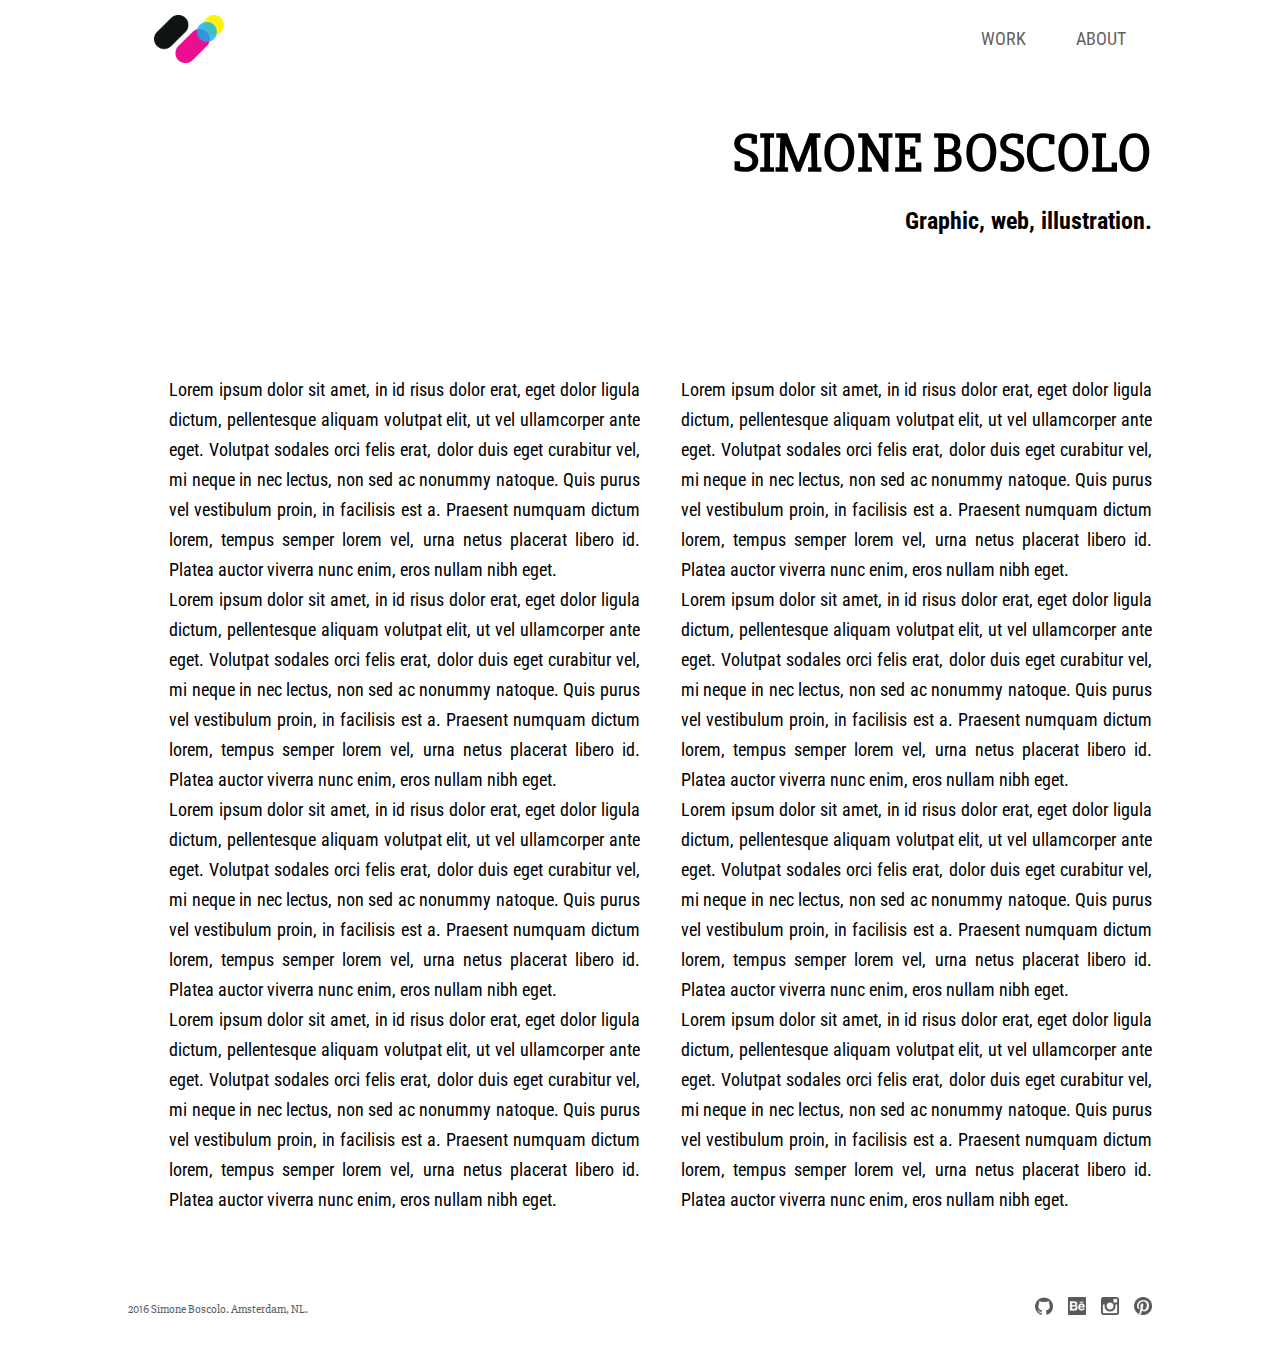
==== about.html @ 020a0bcc "changed min width, added project and about pages" ====
<!DOCTYPE html>
<html>
<head>
	<title>About</title>
	<link rel="stylesheet" type="text/css" href="stylesheets/main.css">
	<!-- Google fonts -->
	<link rel='stylesheet' type='text/css' href='https://fonts.googleapis.com/css?family=Slabo+27px'>
	<link rel='stylesheet' type='text/css' href='https://fonts.googleapis.com/css?family=Roboto+Condensed:400,700'>
</head>
<body>
	<nav>
		<ul>
			<li><a href="about.html" class="magenta">About</a></li>
			<li><a href="index.html" class="cyan">Work</a></li>
			<li><a href="index.html"><img src="imgs/logo.png" class="logo"></a></li>
		</ul>
	</nav>
	<div class="gallery">
		<div class="intro">
			<h1>simone boscolo</h1>
			<h2>Graphic, web, illustration.</h2>
		</div>
		<div class="about-column">
			<p>Lorem ipsum dolor sit amet, in id risus dolor erat, eget dolor ligula dictum, pellentesque aliquam volutpat elit, ut vel ullamcorper ante eget. Volutpat sodales orci felis erat, dolor duis eget curabitur vel, mi neque in nec lectus, non sed ac nonummy natoque. Quis purus vel vestibulum proin, in facilisis est a. Praesent numquam dictum lorem, tempus semper lorem vel, urna netus placerat libero id. Platea auctor viverra nunc enim, eros nullam nibh eget.</p>
			<p>Lorem ipsum dolor sit amet, in id risus dolor erat, eget dolor ligula dictum, pellentesque aliquam volutpat elit, ut vel ullamcorper ante eget. Volutpat sodales orci felis erat, dolor duis eget curabitur vel, mi neque in nec lectus, non sed ac nonummy natoque. Quis purus vel vestibulum proin, in facilisis est a. Praesent numquam dictum lorem, tempus semper lorem vel, urna netus placerat libero id. Platea auctor viverra nunc enim, eros nullam nibh eget.</p>
			<p>Lorem ipsum dolor sit amet, in id risus dolor erat, eget dolor ligula dictum, pellentesque aliquam volutpat elit, ut vel ullamcorper ante eget. Volutpat sodales orci felis erat, dolor duis eget curabitur vel, mi neque in nec lectus, non sed ac nonummy natoque. Quis purus vel vestibulum proin, in facilisis est a. Praesent numquam dictum lorem, tempus semper lorem vel, urna netus placerat libero id. Platea auctor viverra nunc enim, eros nullam nibh eget.</p>
			<p>Lorem ipsum dolor sit amet, in id risus dolor erat, eget dolor ligula dictum, pellentesque aliquam volutpat elit, ut vel ullamcorper ante eget. Volutpat sodales orci felis erat, dolor duis eget curabitur vel, mi neque in nec lectus, non sed ac nonummy natoque. Quis purus vel vestibulum proin, in facilisis est a. Praesent numquam dictum lorem, tempus semper lorem vel, urna netus placerat libero id. Platea auctor viverra nunc enim, eros nullam nibh eget.</p>
		</div>
		<div class="about-column">
			<p>Lorem ipsum dolor sit amet, in id risus dolor erat, eget dolor ligula dictum, pellentesque aliquam volutpat elit, ut vel ullamcorper ante eget. Volutpat sodales orci felis erat, dolor duis eget curabitur vel, mi neque in nec lectus, non sed ac nonummy natoque. Quis purus vel vestibulum proin, in facilisis est a. Praesent numquam dictum lorem, tempus semper lorem vel, urna netus placerat libero id. Platea auctor viverra nunc enim, eros nullam nibh eget.</p>
			<p>Lorem ipsum dolor sit amet, in id risus dolor erat, eget dolor ligula dictum, pellentesque aliquam volutpat elit, ut vel ullamcorper ante eget. Volutpat sodales orci felis erat, dolor duis eget curabitur vel, mi neque in nec lectus, non sed ac nonummy natoque. Quis purus vel vestibulum proin, in facilisis est a. Praesent numquam dictum lorem, tempus semper lorem vel, urna netus placerat libero id. Platea auctor viverra nunc enim, eros nullam nibh eget.</p>
			<p>Lorem ipsum dolor sit amet, in id risus dolor erat, eget dolor ligula dictum, pellentesque aliquam volutpat elit, ut vel ullamcorper ante eget. Volutpat sodales orci felis erat, dolor duis eget curabitur vel, mi neque in nec lectus, non sed ac nonummy natoque. Quis purus vel vestibulum proin, in facilisis est a. Praesent numquam dictum lorem, tempus semper lorem vel, urna netus placerat libero id. Platea auctor viverra nunc enim, eros nullam nibh eget.</p>
			<p>Lorem ipsum dolor sit amet, in id risus dolor erat, eget dolor ligula dictum, pellentesque aliquam volutpat elit, ut vel ullamcorper ante eget. Volutpat sodales orci felis erat, dolor duis eget curabitur vel, mi neque in nec lectus, non sed ac nonummy natoque. Quis purus vel vestibulum proin, in facilisis est a. Praesent numquam dictum lorem, tempus semper lorem vel, urna netus placerat libero id. Platea auctor viverra nunc enim, eros nullam nibh eget.</p>
		</div>
	</div>
	<footer>
		<div class="div-footer">
			<p>2016 Simone Boscolo. Amsterdam, NL.</p>
		</div>
		<div>
			<a href="https://pinterest.com/simoboscolo/" target="blank"><img src="imgs/icons/pinterest.png" class="icon"></a>
			<a href="https://www.instagram.com/simoboscolo/" target="blank"><img src="imgs/icons/instagram.png" class="icon"></a>
			<a href="https://www.behance.net/simoboscolo/" target="blank"><img src="imgs/icons/behance.png" class="icon"></a>
			<a href="https://github.com/simoboscolo/" target="blank"><img src="imgs/icons/github.png" class="icon"></a>
		</div>
	</footer>
</body>
</html>
---- stylesheets/main.css ----
body {
	width: 100%;
	margin: 0 auto;
	font-family: 'Roboto Condensed', sans-serif;
	max-width: 1400px;
}

/* navbar */

nav {
	max-width: 1400px;
	position: fixed;
	top: 0;
	width: 100%;
	height: 80px;
	font-size: 18px;
	display: inline-block;
	background-color: #fff;
	opacity: 0.95;
}

nav ul {
	margin-right: 12%;
}

nav li {
	display: inline-block;
	float: right;
	margin: 10px 0px 0px 50px;
	font-size: 18px;
}

nav a {
	text-decoration: none;
	color: #58595b;
	text-transform: uppercase;
}

.cyan:hover {
	color: #00aeef;
}

.magenta:hover {
	color: #ec008c;
}

.logo {
	position: absolute;
	left: 12%;
	top: 15px;
	width: 70px;
}

/* intro div */

.intro {
	text-align: right;
	float: right;
	width: 60%;
	margin-top: 120px;
	margin-bottom: 80px;
	right: 10%;
}

.intro h1 {
	font-family: 'Slabo 27px', serif;
	font-size: 55px;
	text-transform: uppercase;
	margin: 0;
}

.intro h2 {
	margin-bottom: 60px;
}

.intro p {
	font-size: 20px;
	line-height: 30px;
	margin: 0;
}

/*styling galleries*/

.gallery {
	width: 80%;
	margin-left: 10%;
}

.gallery img {
	margin: 0 auto;
	padding: 0;
	display: inline-block;
	float: left;
}

.massive {
	width: 100%;
}

.huge {
	width: 75%;
}

.big {
	width: 25%;
}

.medium {
	width: 50%;
}

.small {
	width: 25%;
}

.floats div {
	margin: 0 auto;
	padding: 0;
	display: block;
	float: left;
	background: #ec008c;
	color: white;
	height: 400px;
}

.floats p {
	padding: 60px 40px 0px 40px;
	font-family: 'Slabo 27px', serif;
	font-size: 27px;
}

/* footer */

footer {
	margin: 0 auto;
	float: left;
	clear: left;
	height: 70px;
	color: #58595b;
	width: 100%;
}

footer div {
	font-family: 'Slabo 27px', serif;
	font-size: 12px;
	display: inline-block;
	width: 40%;
	float: left;
	padding-top: 15px;
}

.div-footer {
	margin-left: 10%;
}

.icon {
	padding: 7px 0 0 15px;
	width: 18px;
	float: right;
	display: inline-block;
}

.icon:hover {
	opacity: 0.3;
}

/* About page */

.about-column {
	float: left;
	width: 46%;
	margin: 0 0 60px 4%;
}

.about-column p {
	font-size: 18px;
	line-height: 30px;
	margin: 0;
	text-align: justify;
}
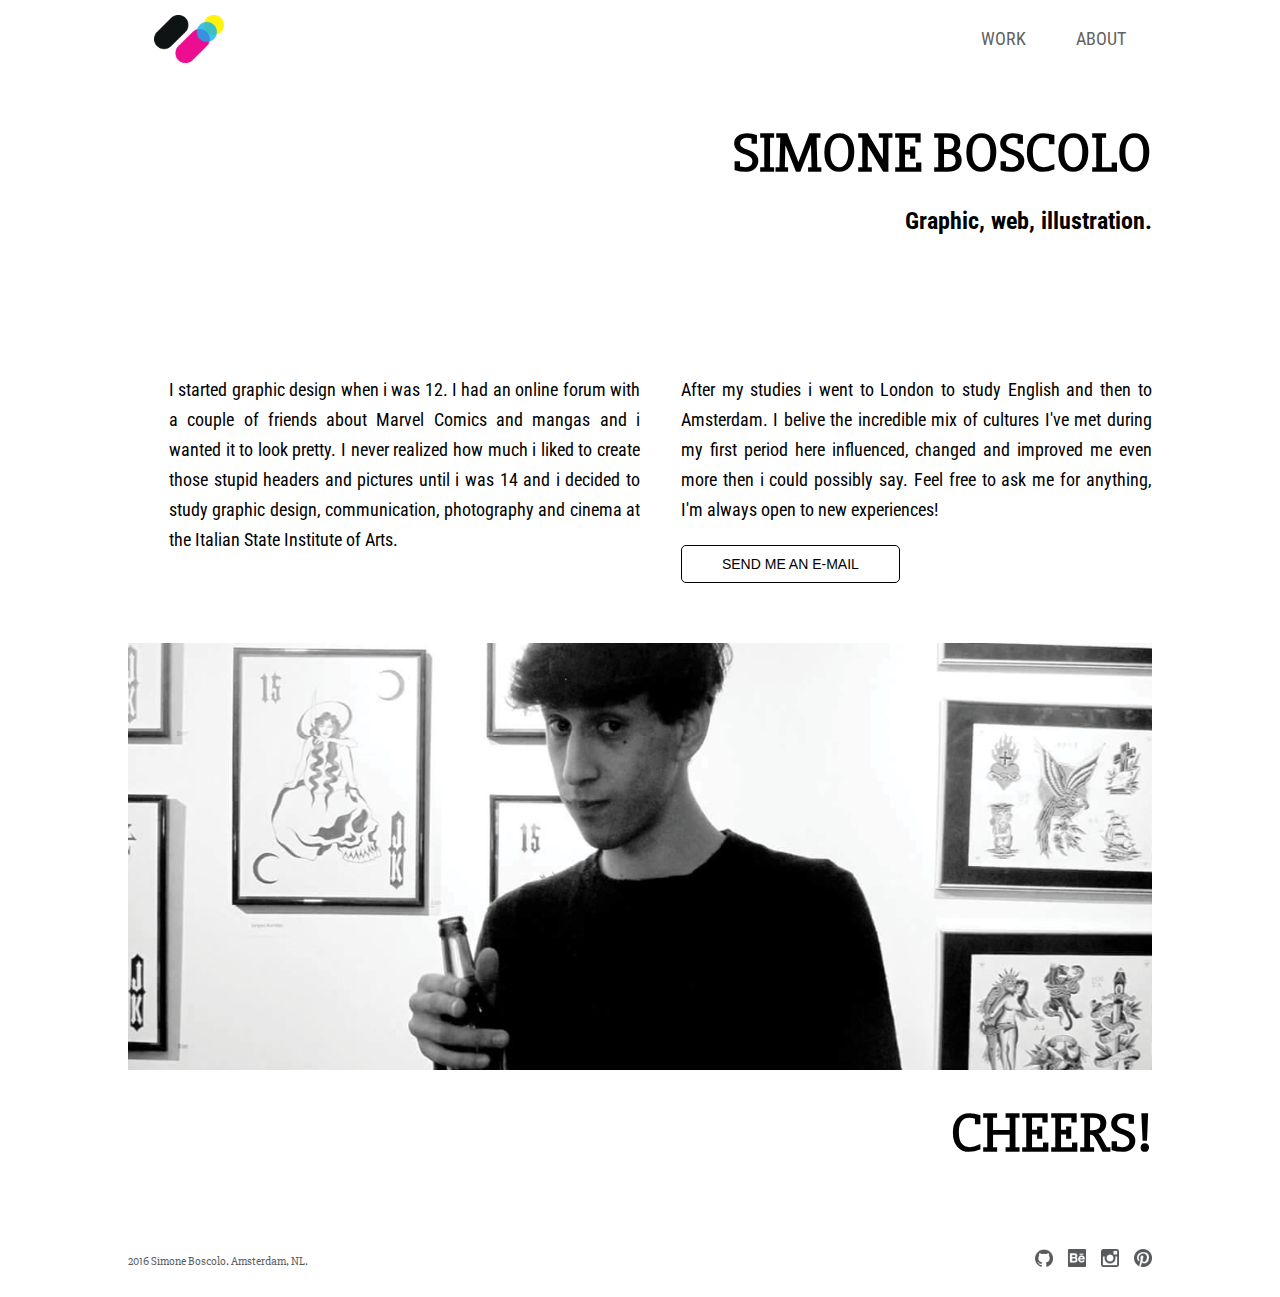
==== commit f192f5bc: "still missing project page and refine some stuffs" ====
--- a/about.html
+++ b/about.html
@@ -21,17 +21,16 @@
 			<h2>Graphic, web, illustration.</h2>
 		</div>
 		<div class="about-column">
-			<p>Lorem ipsum dolor sit amet, in id risus dolor erat, eget dolor ligula dictum, pellentesque aliquam volutpat elit, ut vel ullamcorper ante eget. Volutpat sodales orci felis erat, dolor duis eget curabitur vel, mi neque in nec lectus, non sed ac nonummy natoque. Quis purus vel vestibulum proin, in facilisis est a. Praesent numquam dictum lorem, tempus semper lorem vel, urna netus placerat libero id. Platea auctor viverra nunc enim, eros nullam nibh eget.</p>
-			<p>Lorem ipsum dolor sit amet, in id risus dolor erat, eget dolor ligula dictum, pellentesque aliquam volutpat elit, ut vel ullamcorper ante eget. Volutpat sodales orci felis erat, dolor duis eget curabitur vel, mi neque in nec lectus, non sed ac nonummy natoque. Quis purus vel vestibulum proin, in facilisis est a. Praesent numquam dictum lorem, tempus semper lorem vel, urna netus placerat libero id. Platea auctor viverra nunc enim, eros nullam nibh eget.</p>
-			<p>Lorem ipsum dolor sit amet, in id risus dolor erat, eget dolor ligula dictum, pellentesque aliquam volutpat elit, ut vel ullamcorper ante eget. Volutpat sodales orci felis erat, dolor duis eget curabitur vel, mi neque in nec lectus, non sed ac nonummy natoque. Quis purus vel vestibulum proin, in facilisis est a. Praesent numquam dictum lorem, tempus semper lorem vel, urna netus placerat libero id. Platea auctor viverra nunc enim, eros nullam nibh eget.</p>
-			<p>Lorem ipsum dolor sit amet, in id risus dolor erat, eget dolor ligula dictum, pellentesque aliquam volutpat elit, ut vel ullamcorper ante eget. Volutpat sodales orci felis erat, dolor duis eget curabitur vel, mi neque in nec lectus, non sed ac nonummy natoque. Quis purus vel vestibulum proin, in facilisis est a. Praesent numquam dictum lorem, tempus semper lorem vel, urna netus placerat libero id. Platea auctor viverra nunc enim, eros nullam nibh eget.</p>
+			<p>I started graphic design when i was 12. I had an online forum with a couple of friends about Marvel Comics and mangas and i wanted it to look pretty. I never realized how much i liked to create those stupid headers and pictures until i was 14 and i decided to study graphic design, communication, photography and cinema at the Italian State Institute of Arts.</p>
 		</div>
 		<div class="about-column">
-			<p>Lorem ipsum dolor sit amet, in id risus dolor erat, eget dolor ligula dictum, pellentesque aliquam volutpat elit, ut vel ullamcorper ante eget. Volutpat sodales orci felis erat, dolor duis eget curabitur vel, mi neque in nec lectus, non sed ac nonummy natoque. Quis purus vel vestibulum proin, in facilisis est a. Praesent numquam dictum lorem, tempus semper lorem vel, urna netus placerat libero id. Platea auctor viverra nunc enim, eros nullam nibh eget.</p>
-			<p>Lorem ipsum dolor sit amet, in id risus dolor erat, eget dolor ligula dictum, pellentesque aliquam volutpat elit, ut vel ullamcorper ante eget. Volutpat sodales orci felis erat, dolor duis eget curabitur vel, mi neque in nec lectus, non sed ac nonummy natoque. Quis purus vel vestibulum proin, in facilisis est a. Praesent numquam dictum lorem, tempus semper lorem vel, urna netus placerat libero id. Platea auctor viverra nunc enim, eros nullam nibh eget.</p>
-			<p>Lorem ipsum dolor sit amet, in id risus dolor erat, eget dolor ligula dictum, pellentesque aliquam volutpat elit, ut vel ullamcorper ante eget. Volutpat sodales orci felis erat, dolor duis eget curabitur vel, mi neque in nec lectus, non sed ac nonummy natoque. Quis purus vel vestibulum proin, in facilisis est a. Praesent numquam dictum lorem, tempus semper lorem vel, urna netus placerat libero id. Platea auctor viverra nunc enim, eros nullam nibh eget.</p>
-			<p>Lorem ipsum dolor sit amet, in id risus dolor erat, eget dolor ligula dictum, pellentesque aliquam volutpat elit, ut vel ullamcorper ante eget. Volutpat sodales orci felis erat, dolor duis eget curabitur vel, mi neque in nec lectus, non sed ac nonummy natoque. Quis purus vel vestibulum proin, in facilisis est a. Praesent numquam dictum lorem, tempus semper lorem vel, urna netus placerat libero id. Platea auctor viverra nunc enim, eros nullam nibh eget.</p>
+			<p>After my studies i went to London to study English and then to Amsterdam. I belive the incredible mix of cultures I've met during my first period here influenced, changed and improved me even more then i could possibly say. Feel free to ask me for anything, I'm always open to new experiences!</p>
+			<button><a href="mailto:simoboscolo@icloud.com">Send me an e-mail</a></button>
 		</div>
+		<div class="floats">
+			<img src="imgs/cheers.png" class="massive">
+		</div>
+			<h1 class="cheers">Cheers!</h1>
 	</div>
 	<footer>
 		<div class="div-footer">
--- a/stylesheets/main.css
+++ b/stylesheets/main.css
@@ -124,9 +124,40 @@
 }
 
 .floats p {
-	padding: 60px 40px 0px 40px;
+	padding: 20px 40px 0px 40px;
 	font-family: 'Slabo 27px', serif;
 	font-size: 27px;
+}
+
+table {
+	border-spacing: 0px;
+	float: left;
+}
+
+td {
+	width: 50%;
+	padding: 0;
+	color: #fff;
+}
+
+td.tdLeft {
+	background: #00aeef;
+}
+
+td.tdRight {
+	background: #ec008c;
+}
+
+/* Quotes */
+
+p.quote {
+	font-size: 40px;
+}
+
+p.titleQuote {
+	font-size: 20px;
+	text-align: right;
+	font-family: 'Roboto Condensed', sans-serif;
 }
 
 /* footer */
@@ -177,4 +208,28 @@
 	line-height: 30px;
 	margin: 0;
 	text-align: justify;
+}
+
+button {
+	padding: 10px 40px;
+	background: #fff;
+	border: 1px solid black;
+	display: inline-block;
+	border-radius: 5px;
+	margin: 20px 0 0 0;
+}
+
+button a {
+	font-size: 14px;
+	color: black;
+	text-decoration: none;
+	text-transform: uppercase;
+}
+
+h1.cheers {
+	font-family: 'Slabo 27px', serif;
+	font-size: 55px;
+	text-transform: uppercase;
+	margin: 30px 0 60px;
+	float: right;
 }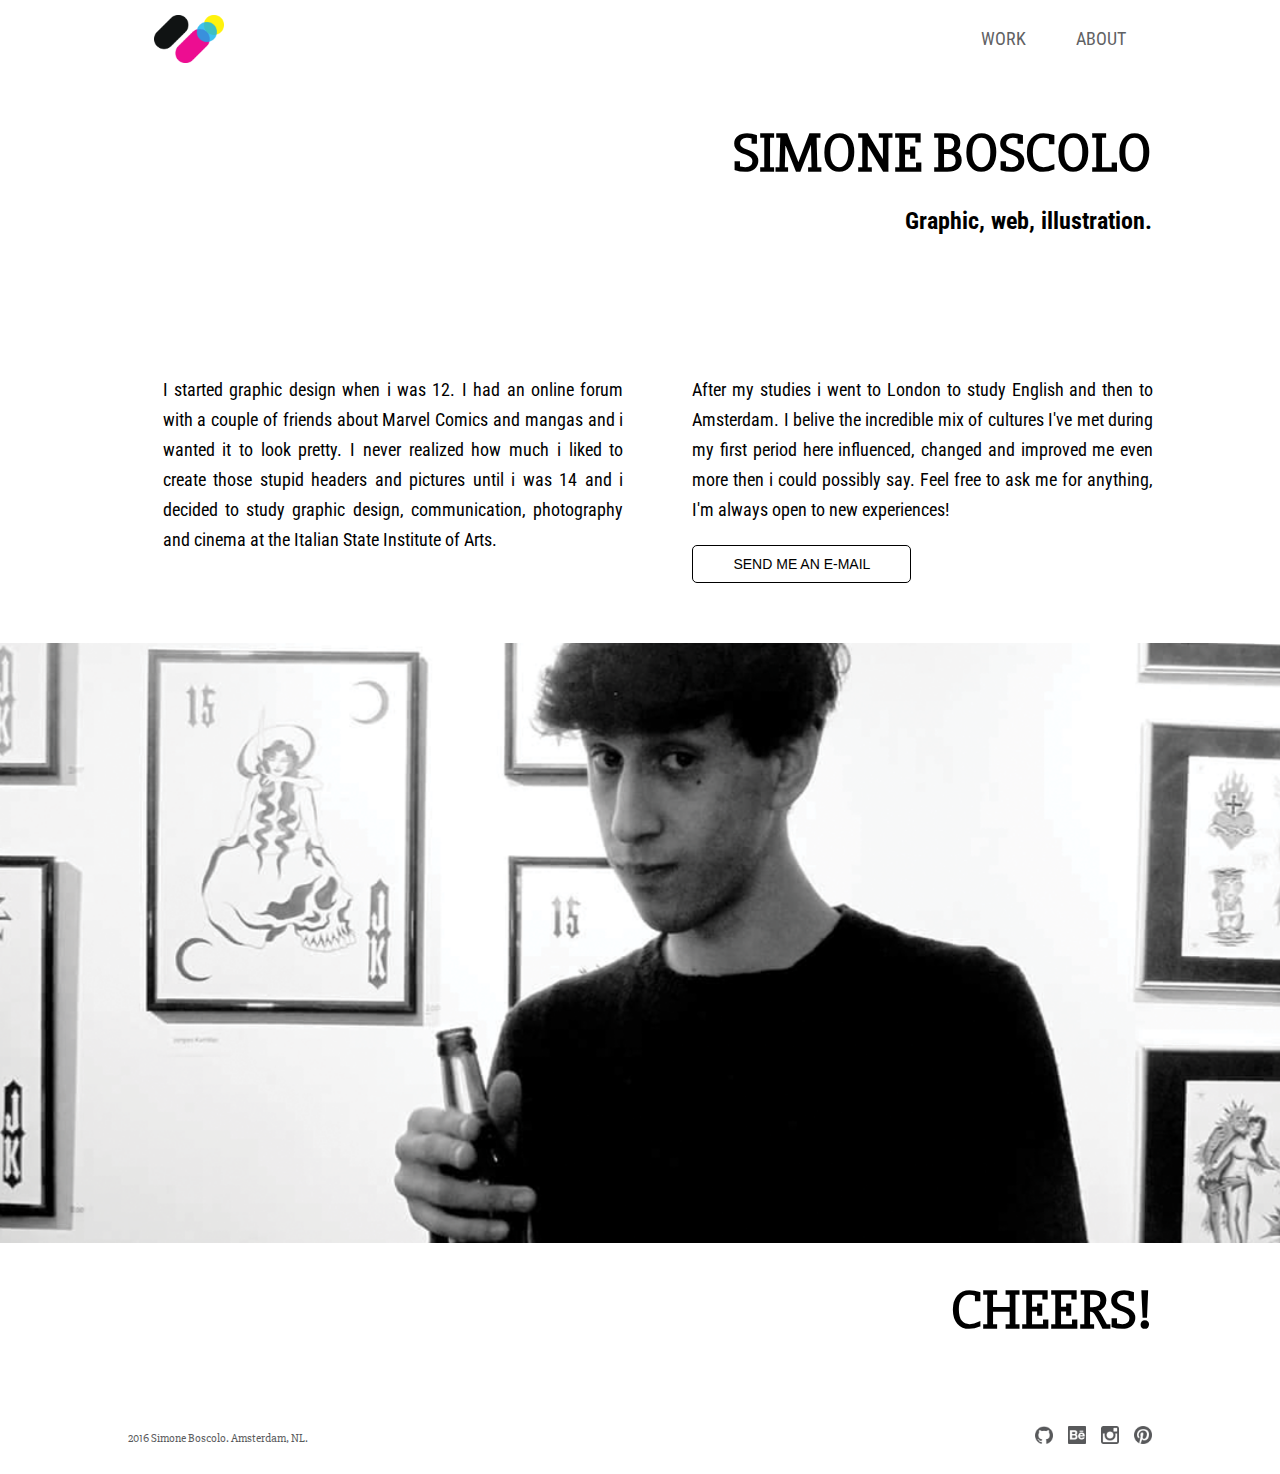
==== commit 1117f9fd: "ended layout for desktop and responsive, most probably?" ====
--- a/about.html
+++ b/about.html
@@ -20,15 +20,17 @@
 			<h1>simone boscolo</h1>
 			<h2>Graphic, web, illustration.</h2>
 		</div>
-		<div class="about-column">
-			<p>I started graphic design when i was 12. I had an online forum with a couple of friends about Marvel Comics and mangas and i wanted it to look pretty. I never realized how much i liked to create those stupid headers and pictures until i was 14 and i decided to study graphic design, communication, photography and cinema at the Italian State Institute of Arts.</p>
-		</div>
-		<div class="about-column">
-			<p>After my studies i went to London to study English and then to Amsterdam. I belive the incredible mix of cultures I've met during my first period here influenced, changed and improved me even more then i could possibly say. Feel free to ask me for anything, I'm always open to new experiences!</p>
-			<button><a href="mailto:simoboscolo@icloud.com">Send me an e-mail</a></button>
+		<div class="aboutColumnDiv">
+			<div class="aboutColumnLeft">
+				<p>I started graphic design when i was 12. I had an online forum with a couple of friends about Marvel Comics and mangas and i wanted it to look pretty. I never realized how much i liked to create those stupid headers and pictures until i was 14 and i decided to study graphic design, communication, photography and cinema at the Italian State Institute of Arts.</p>
+			</div>
+			<div class="aboutColumnRight">
+				<p>After my studies i went to London to study English and then to Amsterdam. I belive the incredible mix of cultures I've met during my first period here influenced, changed and improved me even more then i could possibly say. Feel free to ask me for anything, I'm always open to new experiences!</p>
+				<button><a href="mailto:simoboscolo@icloud.com">Send me an e-mail</a></button>
+			</div>
 		</div>
 		<div class="floats">
-			<img src="imgs/cheers.png" class="massive">
+			<img src="imgs/cheers.png" class="cheersPic">
 		</div>
 			<h1 class="cheers">Cheers!</h1>
 	</div>
--- a/stylesheets/main.css
+++ b/stylesheets/main.css
@@ -2,13 +2,13 @@
 	width: 100%;
 	margin: 0 auto;
 	font-family: 'Roboto Condensed', sans-serif;
-	max-width: 1400px;
+	max-width: 1800px;
 }
 
 /* navbar */
 
 nav {
-	max-width: 1400px;
+	max-width: 1802px;
 	position: fixed;
 	top: 0;
 	width: 100%;
@@ -17,6 +17,7 @@
 	display: inline-block;
 	background-color: #fff;
 	opacity: 0.95;
+	z-index: 9999;
 }
 
 nav ul {
@@ -51,16 +52,23 @@
 	width: 70px;
 }
 
-/* intro div */
+/* page layout */
+
+.gallery {
+	width: 100%;
+	margin-left: 0;
+}
 
 .intro {
 	text-align: right;
 	float: right;
-	width: 60%;
+	width: 40%;
 	margin-top: 120px;
 	margin-bottom: 80px;
-	right: 10%;
-}
+	margin-right: 10%;
+}
+
+/* Text Styles */
 
 .intro h1 {
 	font-family: 'Slabo 27px', serif;
@@ -79,88 +87,180 @@
 	margin: 0;
 }
 
-/*styling galleries*/
-
-.gallery {
-	width: 80%;
-	margin-left: 10%;
-}
-
-.gallery img {
-	margin: 0 auto;
-	padding: 0;
-	display: inline-block;
+/* Home Floats Styling Layout */
+
+div.floats {
+	clear: right;
+}
+
+.floatsPic {
+	position: relative;
 	float: left;
+	overflow: hidden;
+	height: 500px;
+}
+
+.galleryPic {
+	position: relative;
+	float: left;
+	overflow: hidden;
+	height: 500px;
+}
+
+.galleryPic img {
+	min-width: 100%;
 }
 
 .massive {
 	width: 100%;
+	height: 700px
 }
 
 .huge {
-	width: 75%;
+	width: 50%;
+	height: 700px;
 }
 
 .big {
-	width: 25%;
+	width: 65%;
+	height: 500px;
 }
 
 .medium {
 	width: 50%;
+	height: 350px;
 }
 
 .small {
 	width: 25%;
-}
-
-.floats div {
-	margin: 0 auto;
-	padding: 0;
-	display: block;
+	height: 350px;
+}
+
+.sizeQuote {
+	width: 35%;
+	height: 500px;
 	float: left;
-	background: #ec008c;
-	color: white;
-	height: 400px;
-}
-
-.floats p {
-	padding: 20px 40px 0px 40px;
-	font-family: 'Slabo 27px', serif;
-	font-size: 27px;
-}
-
-table {
-	border-spacing: 0px;
-	float: left;
-}
-
-td {
-	width: 50%;
-	padding: 0;
-	color: #fff;
-}
-
-td.tdLeft {
-	background: #00aeef;
-}
-
-td.tdRight {
-	background: #ec008c;
-}
-
-/* Quotes */
+}
+
+.cheersPic {
+	height: 600px
+}
+
+/* Home Floats Hover */
+
+.floatsPic .floatsText {
+	position: absolute;
+	z-index: 1;
+	top: 0;
+	bottom: 0;
+	left: 0;
+	right: 0;
+	height: 100%;
+	width: 100%;
+	opacity: 0;
+	background: -webkit-linear-gradient(left,rgba(255,255,255,0),rgba(255,255,255,0.7));
+}
+
+.floatsPic:hover .floatsText {
+	opacity: 1;
+	transition: 0.8s ease;
+}
+
+img.vector {
+	width: 60px;
+	margin: 60px 60px 15px;
+	float: right;
+}
+
+.floatsText h2 {
+	clear: right;
+	color: #000;
+	font-family: 'Roboto Condensed', sans-serif;
+	font-size: 40px;
+	text-transform: uppercase;
+	margin-right: 60px;
+	text-align: right;
+}
+
+
+/* Project Pages layout */
+
+.backColorCyan {
+	background-color: #00aeef;
+}
+
+.backColorMagenta {
+	background-color: #ec008c;
+}
+
+/* Project's Quotes */
 
 p.quote {
 	font-size: 40px;
+	font-family: 'Slabo 27px', serif;
+	color: white;
+	padding: 60px 60px 0 60px;
 }
 
 p.titleQuote {
+	padding-right: 60px; 
+	color: white;
 	font-size: 20px;
 	text-align: right;
 	font-family: 'Roboto Condensed', sans-serif;
 }
 
-/* footer */
+/* About page */
+
+div.aboutColumnDiv {
+	clear: right;
+	margin-left: 10%;
+}
+
+.aboutColumnLeft {
+	float: left;
+	width: 40%;
+	margin: 0 3% 60px;
+}
+
+.aboutColumnRight {
+	float: left;
+	width: 40%;
+	margin: 0 0 60px 3%;
+}
+
+.aboutColumnDiv p {
+	font-size: 18px;
+	line-height: 30px;
+	margin: 0;
+	text-align: justify;
+}
+
+button {
+	padding: 10px 40px;
+	background: #fff;
+	border: 1px solid black;
+	display: inline-block;
+	border-radius: 5px;
+	margin: 20px 0 0 0;
+}
+
+button a {
+	font-size: 14px;
+	color: black;
+	text-decoration: none;
+	text-transform: uppercase;
+}
+
+h1.cheers {
+	font-family: 'Slabo 27px', serif;
+	font-size: 55px;
+	text-transform: uppercase;
+	margin: 30px 10% 60px;
+	float: right;
+}
+
+/* Footer */
 
 footer {
 	margin: 0 auto;
@@ -195,41 +295,318 @@
 	opacity: 0.3;
 }
 
-/* About page */
-
-.about-column {
-	float: left;
-	width: 46%;
-	margin: 0 0 60px 4%;
-}
-
-.about-column p {
-	font-size: 18px;
-	line-height: 30px;
-	margin: 0;
-	text-align: justify;
-}
-
-button {
-	padding: 10px 40px;
-	background: #fff;
-	border: 1px solid black;
-	display: inline-block;
-	border-radius: 5px;
-	margin: 20px 0 0 0;
-}
-
-button a {
-	font-size: 14px;
-	color: black;
-	text-decoration: none;
-	text-transform: uppercase;
-}
-
-h1.cheers {
-	font-family: 'Slabo 27px', serif;
-	font-size: 55px;
-	text-transform: uppercase;
-	margin: 30px 0 60px;
-	float: right;
+@media all and (min-width: 1025px) {
+
+	.mobileGallery {
+		display: none;
+	}
+
+}
+
+/*iPad size*/
+
+@media all and (max-width: 1024px) {
+
+	.gallery {
+		width: 100%;
+		margin: 0;
+	}
+
+	.intro {
+		text-align: right;
+		width: 60%;
+		margin: 100px 10% 40px 10%;
+	}
+
+	.intro h1 {
+		font-family: 'Slabo 27px', serif;
+		font-size: 45px;
+		text-transform: uppercase;
+		margin: 0;
+	}
+
+	.intro h2 {
+		margin-bottom: 40px;
+	}
+
+	.intro p {
+		font-size: 20px;
+		line-height: 30px;
+		margin: 0;
+	}
+
+	.floatsPic {
+		width: 100%;
+		clear: left;
+		max-height: 500px;
+	}
+
+	.floatsPic img.pic {
+		min-width: 100%;
+	}
+
+	div.galleryPic {
+		width: 100%;
+		height: 800px;
+		overflow: hidden;
+	}
+
+	.galleryPic img {
+		min-width: 100%;
+		min-height: 100%;
+		overflow: hidden;
+	}
+
+	.massive .huge .big .medium {
+		width: 100%;
+	}
+
+	.sizeQuote {
+		width: 100%;
+		height: 200px;
+		float: left;
+	}
+
+	/* Project's Quotes */
+
+	p.quote {
+		text-align: left;
+		font-size: 30px;
+		font-family: 'Slabo 27px', serif;
+		color: white;
+		padding: 30px 30px 0 10%;
+	}
+
+	p.titleQuote {
+		color: white;
+		font-size: 15px;
+		text-align: left;
+		padding-left: 10%;
+		font-family: 'Roboto Condensed', sans-serif;
+	}
+
+	/* Home floats hover */
+
+	.floatsPic .floatsText {
+		position: absolute;
+		z-index: 999;
+		top: 0;
+		bottom: 0;
+		left: 0;
+		right: 0;
+		height: 100%;
+		width: 100%;
+		opacity: 1;
+		background: -webkit-linear-gradient(left,rgba(255,255,255,0),rgba(255,255,255,0.7)); 
+	}
+
+	img.vector {
+		width: 60px;
+		margin: 60px 60px 15px;
+		float: right;
+	}
+
+	.floatsText h2 {
+		clear: right;
+		color: #000;
+		font-family: 'Roboto Condensed', sans-serif;
+		font-size: 40px;
+		text-transform: uppercase;
+		margin-right: 60px;
+		text-align: right;
+	}
+
+	/* footer */
+
+	footer {
+		margin: 0 auto;
+		float: none;
+		clear: none;
+		height: 70px;
+		color: #58595b;
+		width: 100%;
+	}
+
+	footer div {
+		font-family: 'Slabo 27px', serif;
+		font-size: 12px;
+		display: inline-block;
+		width: 100%;
+		float: none;
+		padding-top: 5px;
+		text-align: center;
+	}
+
+	.div-footer {
+		margin-left: 0;
+	}
+
+	div.social {
+		width: 100%;
+		display: flex;
+		justify-content: center;
+		margin: 0 auto;
+	}
+
+	.icon {
+		padding: 7px 0 30px 15px;
+		width: 18px;
+		margin: 0 auto;
+		align-items: center;
+		display: inline-block;
+	}
+
+	.icon:hover {
+		opacity: 0.3;
+	}
+}	
+
+/*iPhone*/
+
+@media all and (max-width: 480px) {
+
+	.gallery {
+		width: 100%;
+		margin: 0;
+	}
+
+	.intro {
+		text-align: left;
+		width: 80%;
+		margin: 100px 10% 40px 10%;
+	}
+
+	.intro h1 {
+		font-family: 'Slabo 27px', serif;
+		font-size: 45px;
+		text-transform: uppercase;
+		margin: 0;
+	}
+
+	.intro h2 {
+		margin-bottom: 40px;
+	}
+
+	.intro p {
+		font-size: 18px;
+		line-height: 25px;
+		margin: 0;
+	}
+
+	.floatsPic {
+		width: 100%;
+		clear: left;
+		max-height: 300px;
+	}
+
+	.floatsPic img.pic {
+		min-width: 100%;
+		max-width: 210%;
+	}
+
+	.floatsPic .floatsText {
+		background: rgba(255,255,255,0.5);
+	}
+
+	img.vector {
+		width: 40px;
+		margin: 40px 40px 10px 0;
+	}
+
+	.floatsText h2 {
+		font-size: 40px;
+		margin: 20px 40px 0 0;
+	}
+
+	div.galleryPic {
+		width: 100%;
+		max-height: 300px;
+		margin: 0;
+		padding: 0;
+		overflow: hidden;
+	}
+
+	.galleryPic img {
+		min-width: 100%;
+		max-width: 150%;
+		overflow: hidden;
+	}
+
+	.massive .huge .big .medium {
+		width: 100%;
+	}
+
+	.sizeQuote {
+		width: 100%;
+		height: 200px;
+		margin: 0;
+		float: left;
+	}
+
+	/* Project's Quotes */
+
+	p.quote {
+		text-align: left;
+		font-size: 24px;
+		font-family: 'Slabo 27px', serif;
+		color: white;
+		padding: 10px 30px 0 30px;
+	}
+
+	p.titleQuote {
+		color: white;
+		font-size: 16px;
+		padding-left: 30px;
+		text-align: left;
+		font-family: 'Roboto Condensed', sans-serif;
+	}
+
+	.mobileGallery img {
+		width: 100%;
+	}
+
+	/* footer */
+
+	footer {
+		margin: 0 auto;
+		float: none;
+		clear: none;
+		height: 70px;
+		color: #58595b;
+		width: 100%;
+	}
+
+	footer div {
+		font-family: 'Slabo 27px', serif;
+		font-size: 12px;
+		display: inline-block;
+		width: 100%;
+		float: none;
+		padding-top: 5px;
+		text-align: center;
+	}
+
+	.div-footer {
+		margin-left: 0;
+	}
+
+	div.social {
+		width: 100%;
+		display: flex;
+		justify-content: center;
+		margin: 0 auto;
+	}
+
+	.icon {
+		padding: 7px 0 30px 15px;
+		width: 18px;
+		margin: 0 auto;
+		align-items: center;
+		display: inline-block;
+	}
+
+	.icon:hover {
+		opacity: 0.3;
+	}
+
 }